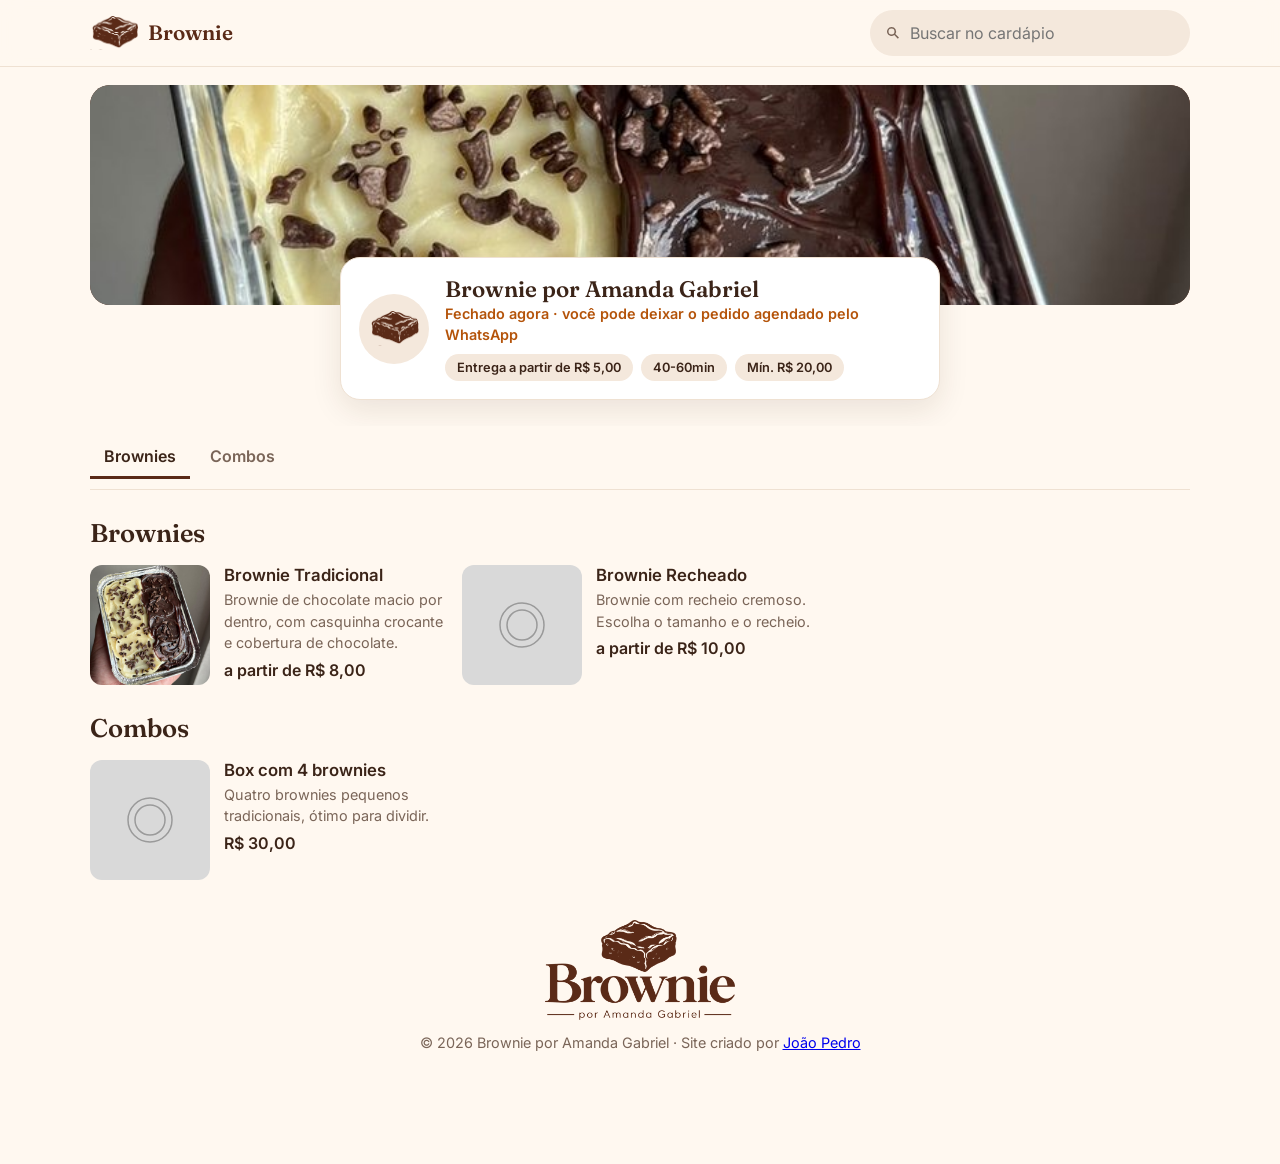
==== index.html @ 4c9772da "primeiro commit" ====
<!DOCTYPE html>
<html lang="pt-BR">
<head>
<meta charset="UTF-8">
<meta name="viewport" content="width=device-width, initial-scale=1">
<title>Peça seu brownie — Brownie por Amanda Gabriel</title>
<meta name="description" content="Cardápio online de brownies. Escolha, monte a sacola e envie o pedido pelo WhatsApp.">
<meta name="theme-color" content="#fff8f0">
<link rel="icon" href="assets/images/icon.png">
<link rel="preconnect" href="https://fonts.googleapis.com">
<link rel="preconnect" href="https://fonts.gstatic.com" crossorigin>
<link href="https://fonts.googleapis.com/css2?family=Fraunces:wght@600&family=Inter:wght@400;600&display=swap" rel="stylesheet">
<link rel="stylesheet" href="css/pedido.css">
</head>
<body>

<header class="top">
  <div class="wrap top-bar">
    <a class="logo" href="#" aria-label="Brownie por Amanda Gabriel"><img src="assets/images/icon.png" alt=""><span>Brownie</span></a>
    <label class="search">
      <svg viewBox="0 0 24 24" aria-hidden="true"><path d="M10 4a6 6 0 1 0 3.7 10.7l4.8 4.8 1.4-1.4-4.8-4.8A6 6 0 0 0 10 4zm0 2a4 4 0 1 1 0 8 4 4 0 0 1 0-8z"/></svg>
      <input id="busca" type="search" placeholder="Buscar no cardápio" autocomplete="off">
    </label>
  </div>
</header>

<main class="wrap">
  <section class="banner" aria-hidden="true"><img src="assets/images/brownie.jpg" alt=""></section>

  <section class="store" aria-label="Sobre a loja">
    <img class="store-logo" src="assets/images/icon.png" alt="">
    <div>
      <h1>Brownie por Amanda Gabriel</h1>
      <p id="status" class="status"></p>
      <ul class="chips">
        <li id="chip-taxa"></li><li id="chip-tempo"></li><li id="chip-min"></li>
      </ul>
    </div>
  </section>

  <nav id="tabs" class="tabs" aria-label="Categorias"></nav>
  <div id="menu"></div>
  <p id="vazio" class="vazio" hidden>Nenhum item encontrado.</p>
</main>

<footer class="footer">
  <img src="assets/images/logo.png" width="190" alt="Brownie por Amanda Gabriel" loading="lazy">
  <p>© 2026 Brownie por Amanda Gabriel · Site criado por <a href="https://instagram.com/ojpfreitas" target="_blank" rel="noopener noreferrer">João Pedro</a></p>
</footer>

<button id="cart-bar" class="cart-bar" hidden>
  <span id="cart-qty" class="badge">0</span><span>Ver sacola</span><strong id="cart-total">R$ 0,00</strong>
</button>

<div id="overlay" class="overlay" hidden></div>

<div id="modal" class="sheet" role="dialog" aria-modal="true" aria-labelledby="m-nome" hidden>
  <button class="x" data-close aria-label="Fechar">×</button>
  <div id="m-img" class="m-img"></div>
  <div class="sheet-body">
    <h2 id="m-nome"></h2>
    <p id="m-desc" class="muted"></p>
    <div id="m-opts"></div>
    <label class="field">Observações
      <textarea id="m-obs" rows="2" placeholder="Ex.: sem granulado"></textarea>
    </label>
  </div>
  <div class="sheet-foot">
    <div class="qty"><button id="m-menos" aria-label="Diminuir">−</button><span id="m-qty">1</span><button id="m-mais" aria-label="Aumentar">+</button></div>
    <button id="m-add" class="btn">Adicionar <span id="m-sub"></span></button>
  </div>
</div>

<aside id="drawer" class="sheet drawer" role="dialog" aria-modal="true" aria-labelledby="d-titulo" hidden>
  <button class="x" data-close aria-label="Fechar">×</button>
  <div class="sheet-body">
    <h2 id="d-titulo">Sua sacola</h2>
    <ul id="d-itens" class="itens"></ul>
    <p id="d-vazia" class="muted" hidden>Sua sacola está vazia.</p>
    <form id="form" novalidate>
      <label class="field">Seu nome<input name="nome" required autocomplete="name"></label>
      <fieldset class="field">
        <legend>Como quer receber?</legend>
        <label class="radio"><input type="radio" name="tipo" value="entrega" checked> Entrega</label>
        <label class="radio"><input type="radio" name="tipo" value="retirada"> Retirada</label>
      </fieldset>
      <div id="f-end" class="addr">
        <label class="field">CEP<input name="cep" inputmode="numeric" maxlength="9" placeholder="00000-000" autocomplete="postal-code"></label>
        <p id="cep-msg" class="muted w3" role="status"></p>
        <label class="field w2">Rua<input name="rua" autocomplete="address-line1"></label>
        <label class="field">Número<input name="numero" inputmode="numeric" autocomplete="address-line2"></label>
        <label class="field">Complemento<input name="compl" placeholder="Apto, bloco"></label>
        <label class="field">Bairro<input name="bairro" list="bairros" autocomplete="address-level3"></label>
        <label class="field">Cidade<input name="cidade" autocomplete="address-level2"></label>
        <datalist id="bairros"></datalist>
        <p id="ent-info" class="ent w3" hidden></p>
      </div>
      <label class="field">Pagamento
        <select name="pagamento"><option>Pix</option><option>Cartão (na entrega)</option><option>Dinheiro</option></select>
      </label>
      <p id="erro" class="erro" role="alert" hidden></p>
    </form>
  </div>
  <div class="sheet-foot col">
    <dl class="totais">
      <div><dt>Subtotal</dt><dd id="t-sub"></dd></div>
      <div id="t-taxa-row"><dt>Taxa de entrega</dt><dd id="t-taxa"></dd></div>
      <div class="tot"><dt>Total</dt><dd id="t-total"></dd></div>
    </dl>
    <button id="enviar" class="btn wa">Enviar pedido pelo WhatsApp</button>
  </div>
</aside>

<script src="js/config.js"></script>
<script src="js/db.js"></script>
<script src="js/app.js"></script>
</body>
</html>
---- css/pedido.css ----
:root{--bg:#fff8f0;--surface:#fff;--ink:#3b2418;--muted:#7a6558;--line:#efe1d2;--accent:#5a2a17;--accent-dark:#43200f;--soft:#f4e8dc;--radius:20px;--max:1100px;--serif:"Fraunces",Georgia,serif;--sans:"Inter",system-ui,-apple-system,"Segoe UI",sans-serif}
*{box-sizing:border-box;margin:0}
html{scroll-behavior:smooth;scroll-padding-top:130px}
body{font:16px/1.5 var(--sans);color:var(--ink);background:var(--bg);padding-bottom:90px}
button,input,textarea,select{font:inherit;color:inherit}
button{cursor:pointer}
:focus-visible{outline:3px solid var(--accent);outline-offset:2px}
[hidden]{display:none!important}
.wrap{width:min(100% - 32px,var(--max));margin:0 auto}
h1,h2,h3{font-family:var(--serif);font-weight:600;line-height:1.2}
.muted{color:var(--muted);font-size:.95rem}

.top{background:rgba(255,248,240,.94);backdrop-filter:blur(10px);border-bottom:1px solid var(--line)}
.top-bar{display:flex;align-items:center;justify-content:space-between;gap:16px;min-height:66px}
.logo{display:flex;align-items:center;gap:10px;color:var(--accent);font:600 1.3rem/1 var(--serif);text-decoration:none}
.logo img{height:34px;width:auto}
.search{display:flex;align-items:center;gap:8px;flex:0 1 320px;padding:0 14px;border-radius:99px;background:var(--soft)}
.search svg{width:18px;height:18px;fill:var(--muted)}
.search input{flex:1;min-width:0;padding:11px 0;border:0;background:none;outline:none}

.banner{margin-top:18px;height:220px;overflow:hidden;border-radius:var(--radius);background:var(--accent)}
.banner img{width:100%;height:100%;object-fit:cover;object-position:50% 40%}
.store{position:relative;display:flex;gap:16px;align-items:center;width:min(100%,600px);margin:-48px auto 0;padding:18px;border:1px solid var(--line);border-radius:var(--radius);background:var(--surface);box-shadow:0 10px 30px rgba(59,36,24,.1)}
.store-logo{width:70px;height:70px;padding:10px;border-radius:50%;object-fit:contain;background:var(--soft)}
.store h1{font-size:1.4rem}
.status{font-size:.9rem;font-weight:600;color:#b45309}
.status.on{color:#15803d}
.chips{display:flex;flex-wrap:wrap;gap:8px;margin-top:8px;padding:0;list-style:none}
.chips li{padding:4px 12px;border-radius:99px;background:var(--soft);font-size:.8rem;font-weight:600}

.tabs{position:sticky;top:0;z-index:5;display:flex;gap:6px;margin-top:26px;padding:10px 0;overflow-x:auto;background:var(--bg);border-bottom:1px solid var(--line);scrollbar-width:none}
.tabs a{flex:none;padding:8px 14px;border-bottom:3px solid transparent;color:var(--muted);font-weight:600;text-decoration:none}
.tabs a.on{color:var(--ink);border-color:var(--accent)}
.cat{padding-top:28px}
.cat h2{margin-bottom:16px;font-size:1.6rem}
.grid{display:grid;grid-template-columns:repeat(auto-fill,minmax(300px,1fr));gap:16px}
.item{display:flex;gap:14px;width:100%;padding:0;border:0;border-radius:14px;background:none;text-align:left}
.item:hover h3{color:var(--accent)}
.thumb{flex:none;display:grid;place-items:center;width:120px;height:120px;overflow:hidden;border-radius:12px;background:#d9d9d9}
.thumb img{width:100%;height:100%;object-fit:cover}
.thumb svg{width:64px;height:64px;fill:none;stroke:#9a9a9a;stroke-width:1.5}
.info{display:flex;flex-direction:column;gap:4px;min-width:0}
.info h3{font:600 1.05rem var(--sans)}
.info p{display:-webkit-box;-webkit-line-clamp:3;-webkit-box-orient:vertical;overflow:hidden;color:var(--muted);font-size:.9rem}
.info b{margin-top:auto;font-weight:600}
.vazio{padding:60px 0;text-align:center;color:var(--muted)}

.footer{display:grid;justify-items:center;gap:12px;padding:40px 16px 20px;color:var(--muted);font-size:.9rem;text-align:center}

.btn{display:inline-flex;align-items:center;justify-content:center;gap:8px;padding:14px 24px;border:0;border-radius:99px;background:var(--accent);color:#fff;font-weight:600;transition:.2s}
.btn:hover{background:var(--accent-dark)}
.btn.wa{width:100%;background:#16a34a}.btn.wa:hover{background:#15803d}
.cart-bar{position:fixed;z-index:20;left:50%;bottom:16px;transform:translateX(-50%);display:flex;align-items:center;justify-content:space-between;gap:14px;width:min(100% - 32px,520px);padding:14px 20px;border:0;border-radius:99px;background:var(--accent);color:#fff;box-shadow:0 10px 26px rgba(0,0,0,.28)}
.badge{display:grid;place-items:center;min-width:26px;height:26px;border-radius:50%;background:#fff;color:var(--accent);font-size:.85rem;font-weight:700}

.overlay{position:fixed;inset:0;z-index:30;background:rgba(30,15,8,.5)}
.sheet{position:fixed;z-index:40;left:50%;top:50%;transform:translate(-50%,-50%);display:flex;flex-direction:column;width:min(100%,480px);max-height:92vh;overflow:hidden;border-radius:var(--radius);background:var(--surface)}
.sheet-body{flex:1;overflow-y:auto;padding:20px;display:grid;gap:14px;align-content:start}
.sheet-foot{display:flex;align-items:center;gap:12px;padding:14px 20px;border-top:1px solid var(--line)}
.sheet-foot.col{flex-direction:column;align-items:stretch}
.sheet-foot .btn{flex:1}
.x{position:absolute;z-index:2;top:10px;right:10px;width:36px;height:36px;border:0;border-radius:50%;background:rgba(255,255,255,.92);font-size:1.5rem;line-height:1}
.m-img{height:200px;display:grid;place-items:center;background:#d9d9d9}
.m-img img{width:100%;height:100%;object-fit:cover}
.m-img:empty{display:none}
.grp legend{margin-bottom:6px;font-weight:600}
.grp{padding:0;border:0}
.opt{display:flex;justify-content:space-between;gap:10px;padding:12px 14px;margin-bottom:8px;border:2px solid var(--line);border-radius:12px;cursor:pointer}
.opt:has(input:checked){border-color:var(--accent);background:var(--soft)}
.opt input{accent-color:var(--accent);margin-right:8px}
.field{display:grid;gap:6px;padding:0;border:0;font-weight:600;font-size:.92rem}
.field input,.field textarea,.field select{padding:11px 12px;border:1px solid var(--line);border-radius:12px;background:var(--bg);font-weight:400;resize:vertical}
.radio{display:inline-flex;gap:6px;margin-right:16px;font-weight:400}
.radio input{accent-color:var(--accent)}
.qty{display:flex;align-items:center;gap:6px}
.qty button{width:34px;height:34px;border:1px solid var(--line);border-radius:50%;background:var(--surface);font-size:1.2rem}
.qty span{min-width:24px;text-align:center;font-weight:600}
.drawer{left:auto;right:0;top:0;transform:none;width:min(100%,440px);max-height:100vh;height:100vh;border-radius:var(--radius) 0 0 var(--radius)}
.drawer .x{background:var(--soft)}
.itens{display:grid;gap:12px;padding:0;list-style:none}
.itens li{display:grid;grid-template-columns:1fr auto;gap:4px 12px;padding-bottom:12px;border-bottom:1px solid var(--line)}
.itens small{grid-column:1;color:var(--muted)}
.itens .qty{grid-column:1}
.itens b{grid-row:1;grid-column:2}
.totais{display:grid;gap:4px;font-size:.95rem}
.totais div{display:flex;justify-content:space-between}
.totais dd{margin:0}
.totais .tot{padding-top:6px;border-top:1px solid var(--line);font-size:1.15rem;font-weight:700}
.erro{color:#b91c1c;font-size:.9rem;font-weight:600}

@media(max-width:640px){
  .search{flex:1}.logo span{display:none}
  .banner{height:150px}
  .sheet:not(.drawer){top:auto;bottom:0;transform:translateX(-50%);border-radius:var(--radius) var(--radius) 0 0}
  .drawer{border-radius:0}
}
@media(prefers-reduced-motion:reduce){html{scroll-behavior:auto}*{transition:none!important}}

/* Endereço / CEP */
.addr{display:grid;grid-template-columns:minmax(0,1fr) minmax(0,1fr);gap:12px}
.addr input,.field input:not([type=radio]):not([type=checkbox]),.field textarea,.field select{min-width:0;width:100%}
.addr .w2{grid-column:span 2}.addr .w3{grid-column:1/-1}
.addr>label:first-child{grid-column:1/-1}
.ent{padding:10px 14px;border-radius:12px;background:var(--soft);font-weight:600;font-size:.92rem}
.erro{padding:8px 12px;border-radius:10px;background:#fee2e2}
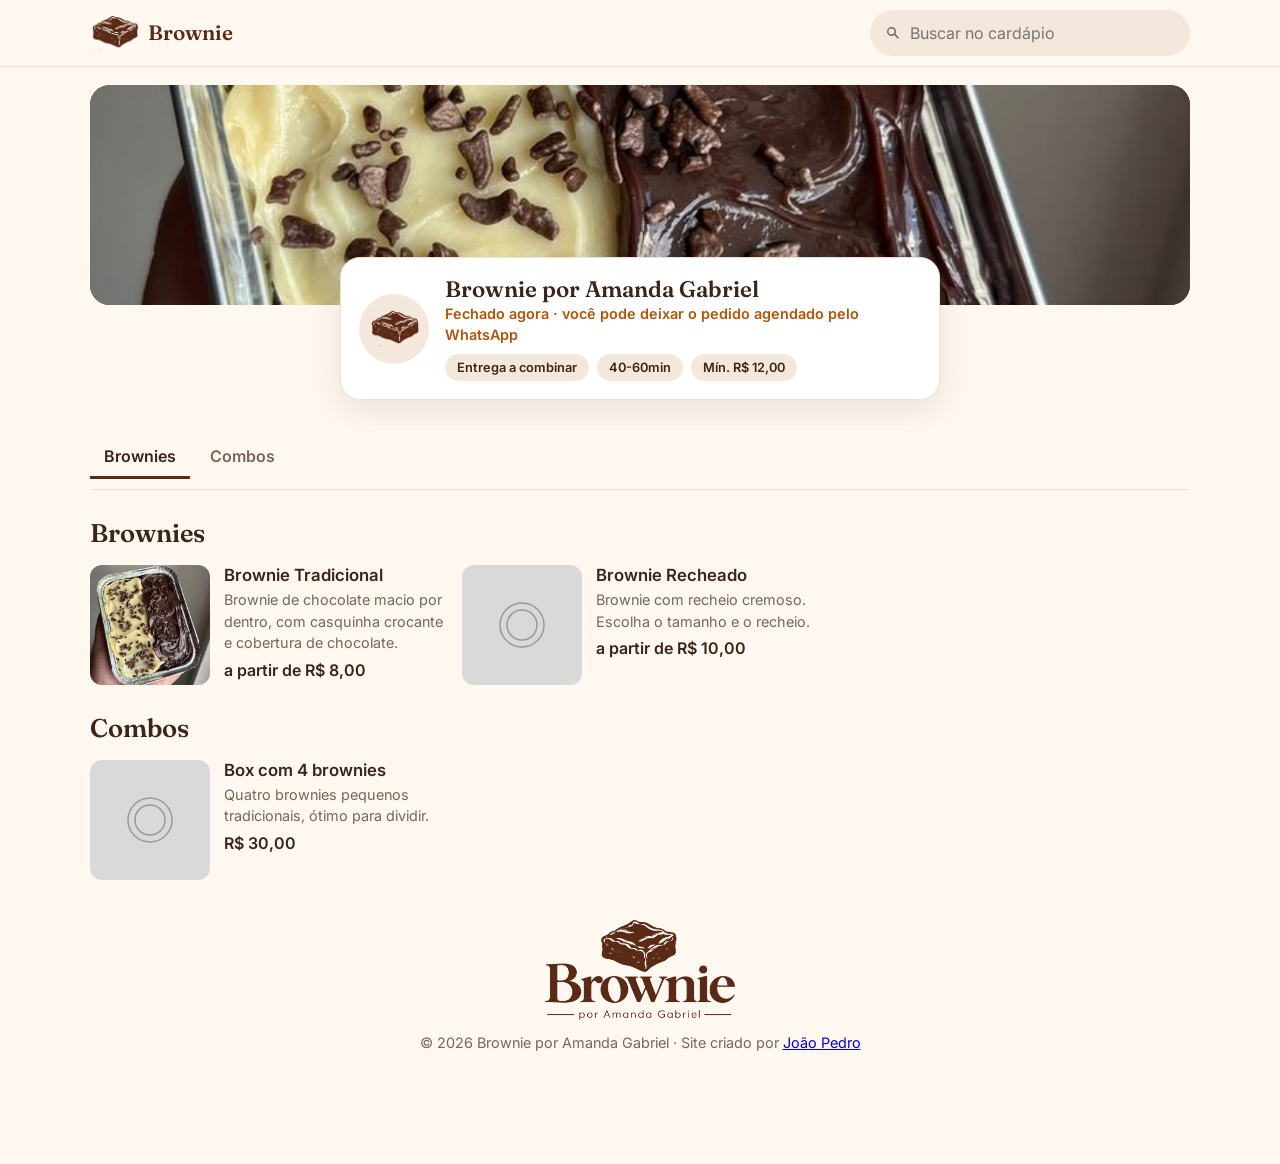
==== commit 9a0e9b4f: "alterações" ====
--- a/index.html
+++ b/index.html
@@ -3,8 +3,8 @@
 <head>
 <meta charset="UTF-8">
 <meta name="viewport" content="width=device-width, initial-scale=1">
-<title>Peça seu brownie — Brownie por Amanda Gabriel</title>
-<meta name="description" content="Cardápio online de brownies. Escolha, monte a sacola e envie o pedido pelo WhatsApp.">
+<title>Peça seus brownies e cookies — Brownie por Amanda Gabriel</title>
+<meta name="description" content="Cardápio online de brownies e cookies. Escolha, monte a sacola e envie o pedido pelo WhatsApp.">
 <meta name="theme-color" content="#fff8f0">
 <link rel="icon" href="assets/images/icon.png">
 <link rel="preconnect" href="https://fonts.googleapis.com">
@@ -93,20 +93,22 @@
         <label class="field">Bairro<input name="bairro" list="bairros" autocomplete="address-level3"></label>
         <label class="field">Cidade<input name="cidade" autocomplete="address-level2"></label>
         <datalist id="bairros"></datalist>
-        <p id="ent-info" class="ent w3" hidden></p>
+        <p class="ent w3">O valor da entrega é combinado pelo WhatsApp.</p>
+        <p id="ent-info" class="muted w3" hidden></p>
       </div>
       <label class="field">Pagamento
         <select name="pagamento"><option>Pix</option><option>Cartão (na entrega)</option><option>Dinheiro</option></select>
       </label>
-      <p id="erro" class="erro" role="alert" hidden></p>
     </form>
   </div>
   <div class="sheet-foot col">
     <dl class="totais">
       <div><dt>Subtotal</dt><dd id="t-sub"></dd></div>
-      <div id="t-taxa-row"><dt>Taxa de entrega</dt><dd id="t-taxa"></dd></div>
-      <div class="tot"><dt>Total</dt><dd id="t-total"></dd></div>
+      <div id="t-taxa-row"><dt>Entrega</dt><dd id="t-taxa"></dd></div>
+      <div class="tot"><dt>Total dos produtos</dt><dd id="t-total"></dd></div>
     </dl>
+    <p id="min-aviso" class="aviso" hidden></p>
+    <p id="erro" class="erro" role="alert" hidden></p>
     <button id="enviar" class="btn wa">Enviar pedido pelo WhatsApp</button>
   </div>
 </aside>
--- a/css/pedido.css
+++ b/css/pedido.css
@@ -60,8 +60,8 @@
 .sheet-foot.col{flex-direction:column;align-items:stretch}
 .sheet-foot .btn{flex:1}
 .x{position:absolute;z-index:2;top:10px;right:10px;width:36px;height:36px;border:0;border-radius:50%;background:rgba(255,255,255,.92);font-size:1.5rem;line-height:1}
-.m-img{height:200px;display:grid;place-items:center;background:#d9d9d9}
-.m-img img{width:100%;height:100%;object-fit:cover}
+.m-img{position:relative;flex:none;height:220px;overflow:hidden;background:#d9d9d9}
+.m-img img{position:absolute;inset:0;display:block;width:100%;height:100%;object-fit:cover}
 .m-img:empty{display:none}
 .grp legend{margin-bottom:6px;font-weight:600}
 .grp{padding:0;border:0}
@@ -103,3 +103,6 @@
 .addr>label:first-child{grid-column:1/-1}
 .ent{padding:10px 14px;border-radius:12px;background:var(--soft);font-weight:600;font-size:.92rem}
 .erro{padding:8px 12px;border-radius:10px;background:#fee2e2}
+
+/* Aviso de pedido mínimo */
+.aviso{padding:8px 12px;border-radius:10px;background:#fef3c7;color:#92400e;font-size:.9rem;font-weight:600}
